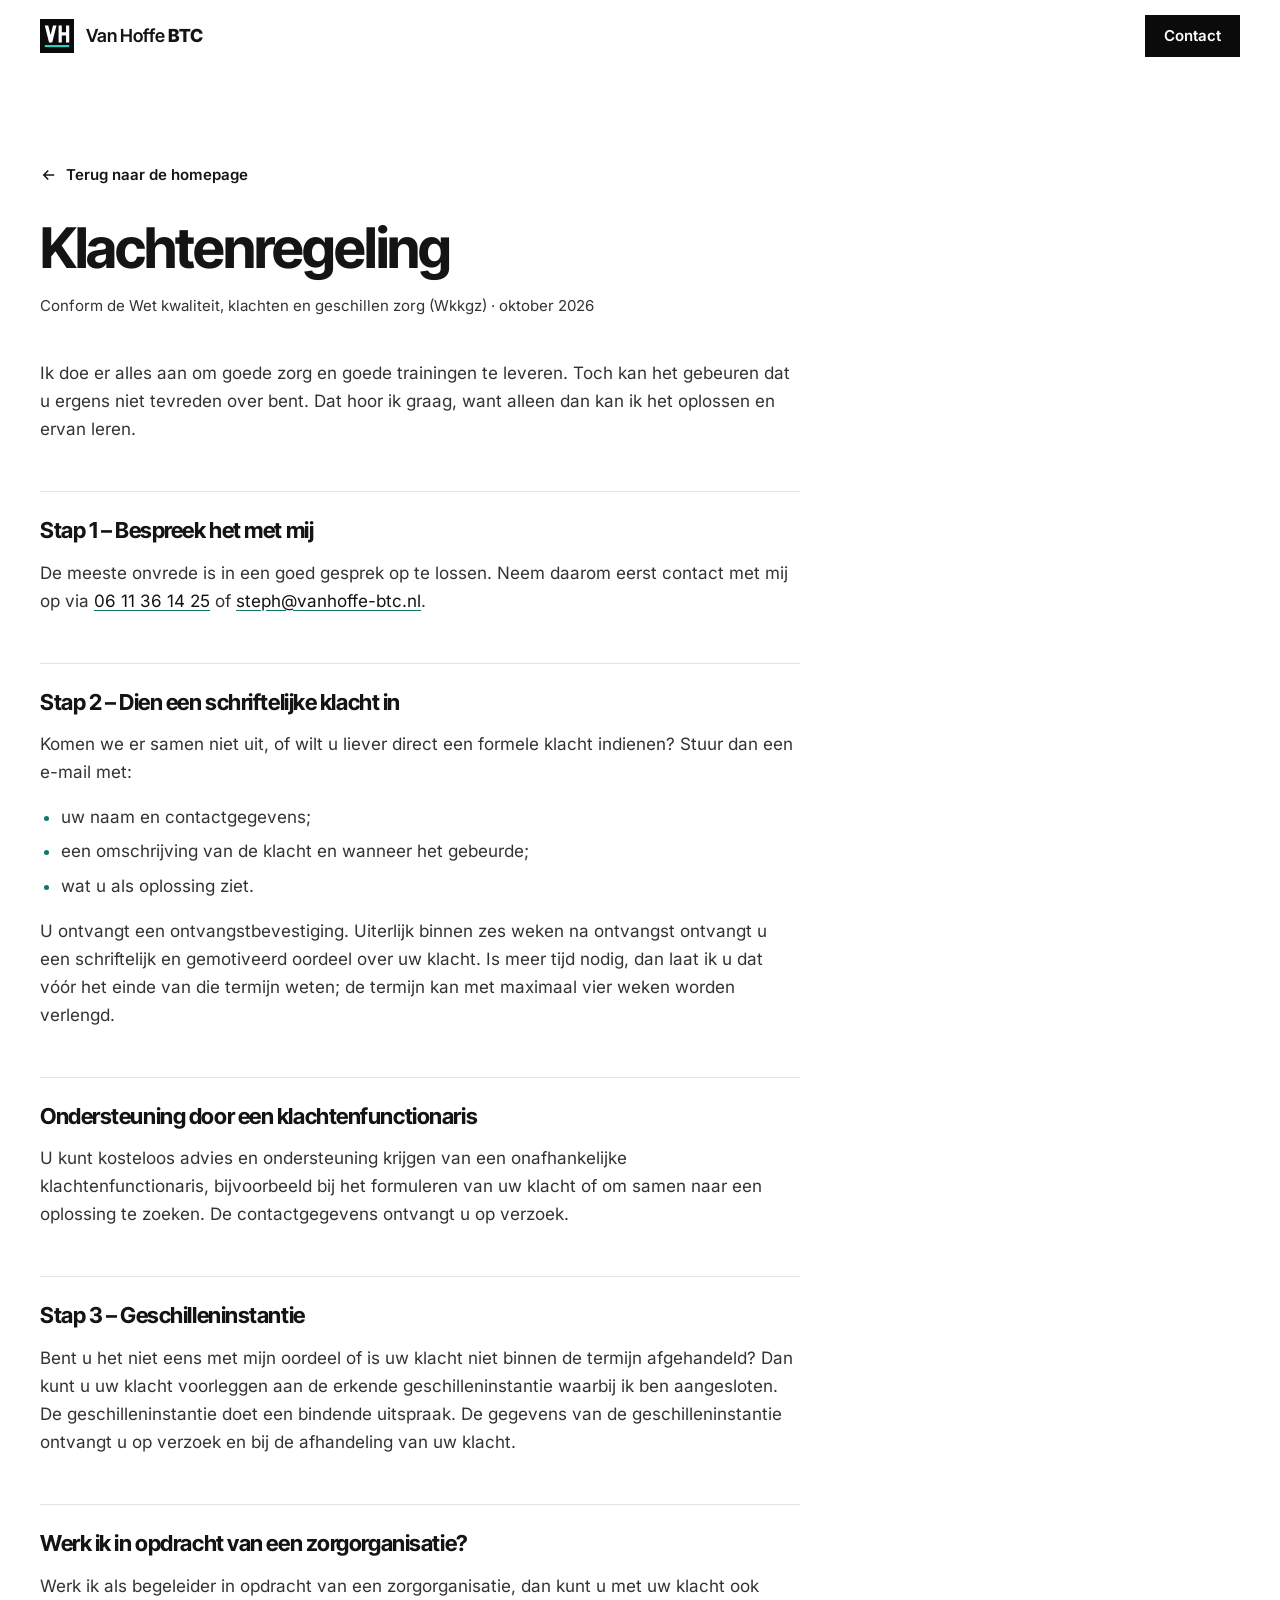
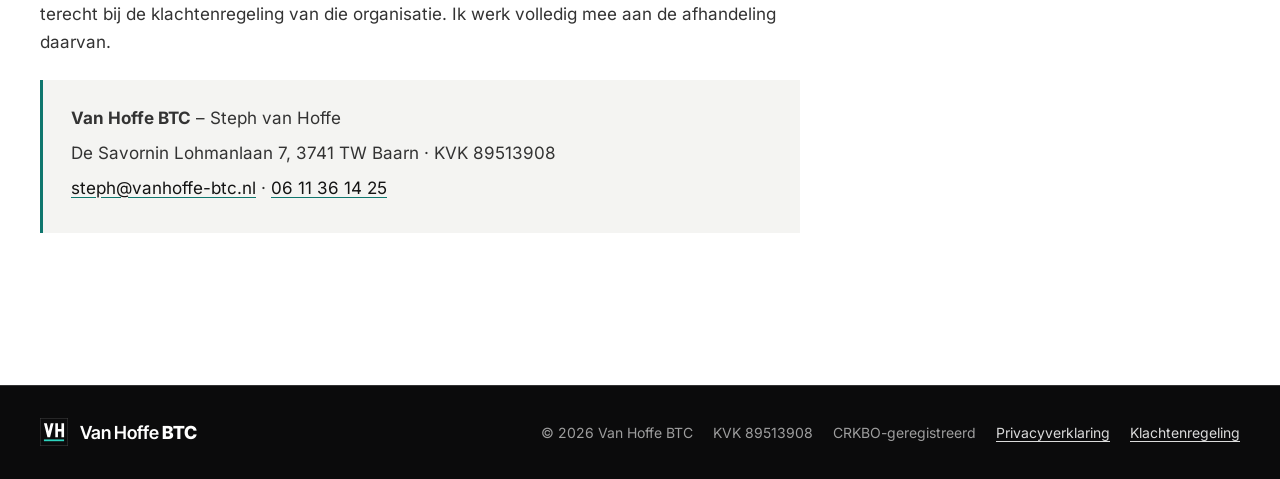
==== klachtenregeling.html @ 3eb77c96 "Nieuwe website Van Hoffe BTC Statische, zakelijke website voor Steph van Hoffe (Van Hoffe BTC): bege" ====
<!doctype html>
<html lang="nl">
<head>
  <meta charset="utf-8">
  <meta name="viewport" content="width=device-width, initial-scale=1">
  <title>Klachtenregeling | Van Hoffe BTC</title>
  <meta name="description" content="Klachtenregeling van Van Hoffe BTC (Steph van Hoffe), conform de Wet kwaliteit, klachten en geschillen zorg (Wkkgz).">
  <meta name="theme-color" content="#0b0b0c">
  <link rel="canonical" href="https://vanhoffe-btc.nl/klachtenregeling.html">
  <link rel="icon" href="favicon.svg" type="image/svg+xml">
  <link rel="apple-touch-icon" href="apple-touch-icon.png">
  <link rel="stylesheet" href="assets/css/style.css">
</head>
<body>
  <a class="skip-link" href="#main">Direct naar de inhoud</a>

  <header class="site-header">
    <div class="container header-inner">
      <a class="brand" href="index.html" aria-label="Van Hoffe BTC – naar de homepage">
        <svg class="brand-mark" viewBox="0 0 64 64" aria-hidden="true">
          <rect width="64" height="64" fill="#0b0b0c"/>
          <path fill="#fff" d="M9 12h6.5L20 30l4.5-18H31l-8 32h-6z"/>
          <path fill="#fff" d="M35 12h6v13h8V12h6v32h-6V31h-8v13h-6z"/>
          <rect x="9" y="49" width="46" height="4" fill="#2dd4bf"/>
        </svg>
        <span class="brand-name">Van Hoffe <strong>BTC</strong></span>
      </a>
      <a class="btn btn-primary nav-cta" href="index.html#contact">Contact</a>
    </div>
  </header>

  <main id="main" class="legal">
    <div class="container">
      <article class="legal-inner">
        <a class="legal-back" href="index.html">
          <svg viewBox="0 0 24 24" fill="none" stroke="currentColor" stroke-width="2" aria-hidden="true"><path d="M19 12H5M11 18l-6-6 6-6"/></svg>
          Terug naar de homepage
        </a>

        <h1>Klachtenregeling</h1>
        <p class="legal-updated">Conform de Wet kwaliteit, klachten en geschillen zorg (Wkkgz) · oktober 2026</p>

        <p>
          Ik doe er alles aan om goede zorg en goede trainingen te leveren. Toch kan het gebeuren dat u ergens
          niet tevreden over bent. Dat hoor ik graag, want alleen dan kan ik het oplossen en ervan leren.
        </p>

        <h2>Stap 1 – Bespreek het met mij</h2>
        <p>
          De meeste onvrede is in een goed gesprek op te lossen. Neem daarom eerst contact met mij op via
          <a href="tel:+31611361425">06 11 36 14 25</a> of
          <a href="mailto:steph@vanhoffe-btc.nl">steph@vanhoffe-btc.nl</a>.
        </p>

        <h2>Stap 2 – Dien een schriftelijke klacht in</h2>
        <p>Komen we er samen niet uit, of wilt u liever direct een formele klacht indienen? Stuur dan een e-mail met:</p>
        <ul>
          <li>uw naam en contactgegevens;</li>
          <li>een omschrijving van de klacht en wanneer het gebeurde;</li>
          <li>wat u als oplossing ziet.</li>
        </ul>
        <p>
          U ontvangt een ontvangstbevestiging. Uiterlijk binnen zes weken na ontvangst ontvangt u een schriftelijk
          en gemotiveerd oordeel over uw klacht. Is meer tijd nodig, dan laat ik u dat vóór het einde van die
          termijn weten; de termijn kan met maximaal vier weken worden verlengd.
        </p>

        <h2>Ondersteuning door een klachtenfunctionaris</h2>
        <p>
          U kunt kosteloos advies en ondersteuning krijgen van een onafhankelijke klachtenfunctionaris, bijvoorbeeld
          bij het formuleren van uw klacht of om samen naar een oplossing te zoeken. De contactgegevens ontvangt u
          op verzoek.
        </p>

        <h2>Stap 3 – Geschilleninstantie</h2>
        <p>
          Bent u het niet eens met mijn oordeel of is uw klacht niet binnen de termijn afgehandeld? Dan kunt u uw
          klacht voorleggen aan de erkende geschilleninstantie waarbij ik ben aangesloten. De geschilleninstantie
          doet een bindende uitspraak. De gegevens van de geschilleninstantie ontvangt u op verzoek en bij de
          afhandeling van uw klacht.
        </p>

        <h2>Werk ik in opdracht van een zorgorganisatie?</h2>
        <p>
          Werk ik als begeleider in opdracht van een zorgorganisatie, dan kunt u met uw klacht ook terecht bij de
          klachtenregeling van die organisatie. Ik werk volledig mee aan de afhandeling daarvan.
        </p>

        <div class="legal-box">
          <p><strong>Van Hoffe BTC</strong> – Steph van Hoffe</p>
          <p>De Savornin Lohmanlaan 7, 3741 TW Baarn · KVK 89513908</p>
          <p><a href="mailto:steph@vanhoffe-btc.nl">steph@vanhoffe-btc.nl</a> · <a href="tel:+31611361425">06 11 36 14 25</a></p>
        </div>
      </article>
    </div>
  </main>

  <footer class="site-footer">
    <div class="container footer-inner">
      <a class="footer-brand" href="index.html">
        <svg class="brand-mark" viewBox="0 0 64 64" aria-hidden="true">
          <rect width="64" height="64" fill="#0b0b0c"/>
          <rect x="0.5" y="0.5" width="63" height="63" fill="none" stroke="rgba(255,255,255,0.25)"/>
          <path fill="#fff" d="M9 12h6.5L20 30l4.5-18H31l-8 32h-6z"/>
          <path fill="#fff" d="M35 12h6v13h8V12h6v32h-6V31h-8v13h-6z"/>
          <rect x="9" y="49" width="46" height="4" fill="#2dd4bf"/>
        </svg>
        <span class="brand-name">Van Hoffe <strong>BTC</strong></span>
      </a>
      <ul class="footer-meta">
        <li>© <span data-year>2026</span> Van Hoffe BTC</li>
        <li>KVK 89513908</li>
        <li>CRKBO-geregistreerd</li>
        <li><a href="privacyverklaring.html">Privacyverklaring</a></li>
        <li><a href="klachtenregeling.html" aria-current="page">Klachtenregeling</a></li>
      </ul>
    </div>
  </footer>

  <script src="assets/js/main.js" defer></script>
</body>
</html>
---- assets/css/style.css ----
/* ==========================================================================
   Van Hoffe BTC — stylesheet
   Zwart/wit met één accentkleur (petrol). Fonts worden lokaal gehost.
   ========================================================================== */

@font-face {
  font-family: "Inter";
  src: url("../fonts/inter-latin-wght.woff2") format("woff2");
  font-weight: 100 900;
  font-style: normal;
  font-display: swap;
}

@font-face {
  font-family: "Inter Tight";
  src: url("../fonts/inter-tight-latin-wght.woff2") format("woff2");
  font-weight: 100 900;
  font-style: normal;
  font-display: swap;
}

:root {
  --black: #0b0b0c;
  --ink: #141414;
  --text: #1c1c1c;
  --muted: #5e5e5e;
  --line: #e2e2df;
  --bg: #ffffff;
  --bg-alt: #f4f4f2;

  /* Accent: één kleur, in een donkere tint (op wit) en een lichte tint (op zwart) */
  --accent: #0f766e;
  --accent-light: #2dd4bf;

  --on-dark: #ffffff;
  --on-dark-muted: rgba(255, 255, 255, 0.68);
  --line-dark: rgba(255, 255, 255, 0.16);

  --font-sans: "Inter", system-ui, -apple-system, "Segoe UI", Roboto, "Helvetica Neue", Arial, sans-serif;
  --font-display: "Inter Tight", "Inter", system-ui, -apple-system, "Segoe UI", Roboto, Arial, sans-serif;

  --container: 1200px;
  --gutter: clamp(16px, 4vw, 32px);
  --header-h: 72px;
  --section-y: clamp(72px, 10vw, 128px);
}

/* --------------------------------------------------------------------------
   Basis
   -------------------------------------------------------------------------- */

*,
*::before,
*::after {
  box-sizing: border-box;
}

html {
  -webkit-text-size-adjust: 100%;
  text-size-adjust: 100%;
  scroll-behavior: smooth;
  scroll-padding-top: calc(var(--header-h) + 8px);
}

@media (prefers-reduced-motion: reduce) {
  html {
    scroll-behavior: auto;
  }
  *,
  *::before,
  *::after {
    transition: none !important;
    animation: none !important;
  }
}

body {
  margin: 0;
  background: var(--bg);
  color: var(--text);
  font-family: var(--font-sans);
  font-size: 1.0625rem;
  line-height: 1.65;
  -webkit-font-smoothing: antialiased;
  -moz-osx-font-smoothing: grayscale;
  overflow-x: hidden;
}

img,
svg {
  display: block;
  max-width: 100%;
}

img {
  height: auto;
}

a {
  color: inherit;
}

h1,
h2,
h3,
h4 {
  margin: 0;
  font-family: var(--font-display);
  color: var(--ink);
  font-weight: 700;
  letter-spacing: -0.02em;
}

p {
  margin: 0 0 1em;
}

p:last-child {
  margin-bottom: 0;
}

ul {
  margin: 0;
  padding: 0;
}

:focus-visible {
  outline: 2px solid var(--accent);
  outline-offset: 3px;
}

.dark :focus-visible {
  outline-color: var(--accent-light);
}

.container {
  width: 100%;
  max-width: calc(var(--container) + 2 * var(--gutter));
  margin: 0 auto;
  padding: 0 var(--gutter);
}

.skip-link {
  position: absolute;
  left: var(--gutter);
  top: -100px;
  z-index: 100;
  padding: 10px 16px;
  background: var(--black);
  color: #fff;
  font-weight: 600;
  text-decoration: none;
}

.skip-link:focus {
  top: 12px;
}

.visually-hidden {
  position: absolute !important;
  width: 1px;
  height: 1px;
  padding: 0;
  margin: -1px;
  overflow: hidden;
  clip: rect(0, 0, 0, 0);
  white-space: nowrap;
  border: 0;
}

/* --------------------------------------------------------------------------
   Knoppen
   -------------------------------------------------------------------------- */

.btn {
  display: inline-flex;
  align-items: center;
  justify-content: center;
  gap: 10px;
  min-height: 50px;
  padding: 12px 24px;
  border: 1.5px solid var(--black);
  border-radius: 0;
  font-family: var(--font-sans);
  font-size: 0.9875rem;
  font-weight: 600;
  line-height: 1.2;
  text-decoration: none;
  cursor: pointer;
  transition: background-color 0.2s ease, color 0.2s ease, border-color 0.2s ease;
}

.btn svg {
  width: 18px;
  height: 18px;
  flex-shrink: 0;
}

.btn-primary {
  background: var(--black);
  color: #fff;
}

.btn-primary:hover {
  background: var(--accent);
  border-color: var(--accent);
}

.btn-outline {
  background: transparent;
  color: var(--black);
}

.btn-outline:hover {
  background: var(--black);
  color: #fff;
}

.btn-light {
  background: #fff;
  border-color: #fff;
  color: var(--black);
}

.btn-light:hover {
  background: var(--accent-light);
  border-color: var(--accent-light);
}

.btn-ghost-light {
  background: transparent;
  border-color: rgba(255, 255, 255, 0.5);
  color: #fff;
}

.btn-ghost-light:hover {
  border-color: #fff;
  background: #fff;
  color: var(--black);
}

.btn-group {
  display: flex;
  flex-wrap: wrap;
  gap: 12px;
}

/* --------------------------------------------------------------------------
   Header & navigatie
   -------------------------------------------------------------------------- */

.site-header {
  position: sticky;
  top: 0;
  z-index: 50;
  background: rgba(255, 255, 255, 0.94);
  -webkit-backdrop-filter: saturate(180%) blur(10px);
  backdrop-filter: saturate(180%) blur(10px);
  border-bottom: 1px solid transparent;
  transition: border-color 0.2s ease;
}

.site-header.is-scrolled {
  border-bottom-color: var(--line);
}

.header-inner {
  display: flex;
  align-items: center;
  justify-content: space-between;
  gap: 24px;
  height: var(--header-h);
}

.brand {
  display: inline-flex;
  align-items: center;
  gap: 12px;
  text-decoration: none;
  color: var(--ink);
}

.brand-mark {
  width: 34px;
  height: 34px;
  flex-shrink: 0;
}

.brand-name {
  font-family: var(--font-display);
  font-size: 1.125rem;
  font-weight: 600;
  letter-spacing: -0.01em;
  white-space: nowrap;
}

.brand-name strong {
  font-weight: 800;
}

.nav-list {
  display: flex;
  align-items: center;
  gap: 4px;
  list-style: none;
}

.nav-link {
  position: relative;
  display: inline-block;
  padding: 8px 12px;
  font-size: 0.9375rem;
  font-weight: 500;
  color: #3a3a3a;
  text-decoration: none;
  transition: color 0.2s ease;
}

.nav-link::after {
  content: "";
  position: absolute;
  left: 12px;
  right: 12px;
  bottom: 2px;
  height: 2px;
  background: var(--accent);
  transform: scaleX(0);
  transform-origin: left;
  transition: transform 0.25s ease;
}

.nav-link:hover,
.nav-link.is-active {
  color: var(--ink);
}

.nav-link:hover::after,
.nav-link.is-active::after {
  transform: scaleX(1);
}

.nav-cta {
  margin-left: 12px;
  min-height: 42px;
  padding: 8px 18px;
  font-size: 0.9375rem;
}

.nav-toggle {
  display: none;
  align-items: center;
  justify-content: center;
  width: 44px;
  height: 44px;
  margin-right: -10px;
  padding: 0;
  border: 0;
  background: transparent;
  color: var(--ink);
  cursor: pointer;
}

.nav-toggle-bars {
  position: relative;
  width: 22px;
  height: 14px;
}

.nav-toggle-bars span {
  position: absolute;
  left: 0;
  width: 100%;
  height: 2px;
  background: currentColor;
  transition: transform 0.25s ease, top 0.25s ease, opacity 0.2s ease;
}

.nav-toggle-bars span:nth-child(1) {
  top: 0;
}

.nav-toggle-bars span:nth-child(2) {
  top: 6px;
}

.nav-toggle-bars span:nth-child(3) {
  top: 12px;
}

.nav-toggle[aria-expanded="true"] .nav-toggle-bars span:nth-child(1) {
  top: 6px;
  transform: rotate(45deg);
}

.nav-toggle[aria-expanded="true"] .nav-toggle-bars span:nth-child(2) {
  opacity: 0;
}

.nav-toggle[aria-expanded="true"] .nav-toggle-bars span:nth-child(3) {
  top: 6px;
  transform: rotate(-45deg);
}

@media (max-width: 980px) {
  .nav-toggle {
    display: inline-flex;
  }

  /* absolute i.p.v. fixed: de backdrop-filter van de header maakt die header het containing block */
  .site-nav {
    position: absolute;
    top: 100%;
    left: 0;
    right: 0;
    height: calc(100vh - var(--header-h));
    height: calc(100dvh - var(--header-h));
    background: #fff;
    border-top: 1px solid var(--line);
    padding: 16px var(--gutter) 32px;
    overflow-y: auto;
    visibility: hidden;
    opacity: 0;
    transform: translateY(-8px);
    transition: opacity 0.2s ease, transform 0.2s ease, visibility 0s linear 0.2s;
  }

  .site-nav.is-open {
    visibility: visible;
    opacity: 1;
    transform: none;
    transition: opacity 0.2s ease, transform 0.2s ease;
  }

  .nav-list {
    flex-direction: column;
    align-items: stretch;
    gap: 0;
  }

  .nav-list li {
    border-bottom: 1px solid var(--line);
  }

  .nav-link {
    display: block;
    padding: 18px 0;
    font-family: var(--font-display);
    font-size: 1.5rem;
    font-weight: 600;
    color: var(--ink);
  }

  .nav-link::after {
    display: none;
  }

  .nav-link.is-active {
    color: var(--accent);
  }

  .nav-list li.nav-cta-item {
    border-bottom: 0;
    padding-top: 24px;
  }

  .nav-cta {
    width: 100%;
    margin-left: 0;
    min-height: 54px;
    font-size: 1rem;
  }

  body.nav-open {
    overflow: hidden;
  }
}

/* --------------------------------------------------------------------------
   Gedeelde sectie-elementen
   -------------------------------------------------------------------------- */

.section {
  padding: var(--section-y) 0;
}

.section-alt {
  background: var(--bg-alt);
}

.dark {
  background: var(--black);
  color: var(--on-dark);
}

.dark h1,
.dark h2,
.dark h3 {
  color: var(--on-dark);
}

.eyebrow {
  display: inline-flex;
  align-items: center;
  gap: 12px;
  margin: 0 0 20px;
  font-size: 0.8125rem;
  font-weight: 600;
  letter-spacing: 0.14em;
  text-transform: uppercase;
  color: var(--accent);
}

.eyebrow::before {
  content: "";
  width: 28px;
  height: 2px;
  background: currentColor;
}

.dark .eyebrow {
  color: var(--accent-light);
}

.section-title {
  font-size: clamp(2rem, 3.8vw, 3.125rem);
  line-height: 1.08;
  letter-spacing: -0.03em;
}

.section-head {
  display: grid;
  grid-template-columns: minmax(0, 1.1fr) minmax(0, 0.9fr);
  gap: 32px 64px;
  align-items: end;
  margin-bottom: clamp(48px, 6vw, 72px);
}

.section-intro {
  margin: 0;
  font-size: 1.125rem;
  color: var(--muted);
}

.dark .section-intro {
  color: var(--on-dark-muted);
}

@media (max-width: 860px) {
  .section-head {
    grid-template-columns: 1fr;
    align-items: start;
  }
}

/* --------------------------------------------------------------------------
   Hero
   -------------------------------------------------------------------------- */

.hero {
  padding: clamp(40px, 7vw, 96px) 0 0;
}

.hero-grid {
  display: grid;
  grid-template-columns: minmax(0, 1.15fr) minmax(0, 0.85fr);
  gap: 48px 64px;
  align-items: center;
}

.hero-title {
  font-size: clamp(2.625rem, 6vw, 5rem);
  line-height: 1;
  letter-spacing: -0.04em;
  font-weight: 750;
}

.hero-title .accent {
  display: block;
  color: var(--accent);
}

.hero-lead {
  max-width: 34em;
  margin: 28px 0 36px;
  font-size: clamp(1.0625rem, 1.4vw, 1.1875rem);
  color: #3d3d3d;
}

.hero-lead strong {
  color: var(--ink);
  font-weight: 600;
}

.hero-figure {
  position: relative;
  margin: 0;
  max-width: 480px;
  justify-self: end;
}

.hero-figure img {
  width: 100%;
}

.hero-badge {
  position: absolute;
  left: 0;
  bottom: 8%;
  display: flex;
  align-items: center;
  gap: 12px;
  padding: 14px 18px;
  background: var(--black);
  color: #fff;
  font-size: 0.875rem;
  line-height: 1.35;
}

.hero-badge svg {
  width: 22px;
  height: 22px;
  color: var(--accent-light);
  flex-shrink: 0;
}

.hero-badge strong {
  display: block;
  font-weight: 650;
}

.hero-badge span {
  color: rgba(255, 255, 255, 0.7);
  font-size: 0.8125rem;
}

.facts {
  display: grid;
  grid-template-columns: repeat(4, minmax(0, 1fr));
  margin-top: clamp(48px, 7vw, 88px);
  border-top: 1px solid var(--ink);
  list-style: none;
}

.fact {
  padding: 24px 24px 28px 0;
}

.fact + .fact {
  padding-left: 24px;
  border-left: 1px solid var(--line);
}

.fact-value {
  display: block;
  font-family: var(--font-display);
  font-size: clamp(1.375rem, 2.2vw, 1.75rem);
  font-weight: 700;
  letter-spacing: -0.02em;
  color: var(--ink);
}

.fact-label {
  display: block;
  margin-top: 4px;
  font-size: 0.9375rem;
  line-height: 1.45;
  color: var(--muted);
}

@media (max-width: 900px) {
  .hero-grid {
    grid-template-columns: 1fr;
  }

  .hero-figure {
    justify-self: start;
    max-width: 420px;
    order: -1;
    width: 72%;
  }

  .hero-badge {
    left: auto;
    right: -12%;
  }
}

@media (max-width: 720px) {
  .facts {
    grid-template-columns: repeat(2, minmax(0, 1fr));
  }

  .fact:nth-child(3) {
    padding-left: 0;
    border-left: 0;
  }

  .fact:nth-child(n + 3) {
    border-top: 1px solid var(--line);
  }
}

@media (max-width: 480px) {
  .hero-figure {
    width: 70%;
  }

  .hero .eyebrow {
    font-size: 0.75rem;
    letter-spacing: 0.1em;
  }

  .fact,
  .fact + .fact {
    padding-right: 12px;
  }

  .fact + .fact {
    padding-left: 16px;
  }

  .fact:nth-child(3) {
    padding-left: 0;
  }

  .hero-badge {
    right: -18%;
    padding: 10px 14px;
  }

  .btn-group .btn {
    flex: 1 1 100%;
  }
}

/* --------------------------------------------------------------------------
   Diensten
   -------------------------------------------------------------------------- */

.services {
  display: grid;
  grid-template-columns: repeat(3, minmax(0, 1fr));
  gap: 40px;
}

.service {
  display: flex;
  flex-direction: column;
  padding-top: 28px;
  border-top: 2px solid var(--ink);
}

.service-number {
  font-family: var(--font-display);
  font-size: 0.9375rem;
  font-weight: 700;
  letter-spacing: 0.04em;
  color: var(--accent);
}

.service-title {
  margin: 14px 0 14px;
  font-size: 1.5rem;
  line-height: 1.2;
}

.service p {
  color: var(--muted);
}

.check-list {
  list-style: none;
  margin-top: 20px;
}

.check-list li {
  position: relative;
  padding: 10px 0 10px 26px;
  border-top: 1px solid var(--line);
  font-size: 0.96875rem;
  line-height: 1.5;
}

.check-list li::before {
  content: "";
  position: absolute;
  left: 2px;
  top: 18px;
  width: 10px;
  height: 2px;
  background: var(--accent);
}

.service-note {
  display: flex;
  align-items: flex-start;
  gap: 10px;
  margin-top: auto;
  padding: 14px 16px;
  background: var(--bg-alt);
  font-size: 0.9375rem;
  line-height: 1.45;
}

.service .check-list {
  margin-bottom: 24px;
}

.service-note svg {
  width: 20px;
  height: 20px;
  margin-top: 1px;
  color: var(--accent);
  flex-shrink: 0;
}

@media (max-width: 960px) {
  .services {
    grid-template-columns: 1fr;
    gap: 56px;
  }
}

/* --------------------------------------------------------------------------
   Over mij
   -------------------------------------------------------------------------- */

.about-grid {
  display: grid;
  grid-template-columns: minmax(0, 5fr) minmax(0, 7fr);
  gap: 48px 80px;
}

.about-aside {
  align-self: start;
  position: sticky;
  top: calc(var(--header-h) + 32px);
}

.motto {
  margin: 40px 0 0;
  padding: 28px 0 0;
  border-top: 1px solid var(--line);
}

.motto blockquote {
  margin: 0;
  font-family: var(--font-display);
  font-size: clamp(1.5rem, 2.4vw, 2rem);
  font-weight: 600;
  line-height: 1.2;
  letter-spacing: -0.02em;
  color: var(--ink);
}

.motto figcaption {
  margin-top: 12px;
  font-size: 0.875rem;
  color: var(--muted);
}

.about-body > p {
  font-size: 1.125rem;
  color: #333;
}

.about-body > p:first-child::first-line {
  font-weight: 600;
  color: var(--ink);
}

.timeline-title {
  margin: 56px 0 8px;
  font-size: 0.8125rem;
  font-family: var(--font-sans);
  font-weight: 600;
  letter-spacing: 0.14em;
  text-transform: uppercase;
  color: var(--muted);
}

.timeline {
  margin: 0;
  padding: 0;
  list-style: none;
  border-bottom: 1px solid var(--line);
}

.timeline li {
  display: grid;
  grid-template-columns: 150px minmax(0, 1fr);
  gap: 4px 24px;
  padding: 20px 0;
  border-top: 1px solid var(--line);
}

.timeline-period {
  font-family: var(--font-display);
  font-size: 0.9375rem;
  font-weight: 600;
  color: var(--accent);
  white-space: nowrap;
}

.timeline-role {
  display: block;
  font-weight: 600;
  color: var(--ink);
  line-height: 1.4;
}

.timeline-org {
  display: block;
  font-size: 0.9375rem;
  color: var(--muted);
}

@media (max-width: 900px) {
  .about-grid {
    grid-template-columns: 1fr;
  }

  .about-aside {
    position: static;
  }
}

@media (max-width: 520px) {
  .timeline li {
    grid-template-columns: 1fr;
  }
}

/* --------------------------------------------------------------------------
   Expertise (donkere sectie)
   -------------------------------------------------------------------------- */

.expertise {
  display: grid;
  grid-template-columns: repeat(3, minmax(0, 1fr));
  gap: 40px;
}

.expertise-item {
  padding-top: 28px;
  border-top: 1px solid var(--line-dark);
}

.expertise-item h3 {
  font-size: 1.375rem;
  line-height: 1.25;
}

.expertise-quote {
  margin: 16px 0 18px;
  font-family: var(--font-display);
  font-size: 1.25rem;
  font-weight: 500;
  line-height: 1.35;
  color: var(--accent-light);
}

.expertise-item p {
  color: var(--on-dark-muted);
}

@media (max-width: 960px) {
  .expertise {
    grid-template-columns: 1fr;
  }
}

/* --------------------------------------------------------------------------
   Kwaliteit & registraties
   -------------------------------------------------------------------------- */

.quality-grid {
  display: grid;
  grid-template-columns: minmax(0, 5fr) minmax(0, 7fr);
  gap: 48px 80px;
}

.quality-aside {
  align-self: start;
  position: sticky;
  top: calc(var(--header-h) + 32px);
}

.quality-aside .section-intro {
  margin-top: 24px;
}

.crkbo-card {
  margin-top: 36px;
  padding: 28px;
  background: var(--black);
  color: #fff;
}

.crkbo-card-label {
  display: inline-flex;
  align-items: center;
  gap: 10px;
  font-size: 0.8125rem;
  font-weight: 600;
  letter-spacing: 0.14em;
  text-transform: uppercase;
  color: var(--accent-light);
}

.crkbo-card-label svg {
  width: 20px;
  height: 20px;
}

.crkbo-card h3 {
  margin: 12px 0 10px;
  font-size: 1.5rem;
  color: #fff;
}

.crkbo-card p {
  font-size: 0.96875rem;
  color: var(--on-dark-muted);
}

.requirements {
  display: grid;
  grid-template-columns: repeat(2, minmax(0, 1fr));
  gap: 0 40px;
  list-style: none;
}

.requirement {
  display: grid;
  grid-template-columns: 24px minmax(0, 1fr);
  gap: 16px;
  padding: 24px 0;
  border-top: 1px solid var(--line);
}

.requirement svg {
  width: 24px;
  height: 24px;
  margin-top: 1px;
  color: var(--accent);
}

.requirement h3 {
  font-family: var(--font-sans);
  font-size: 1.0625rem;
  font-weight: 650;
  letter-spacing: -0.01em;
  line-height: 1.35;
}

.requirement p {
  margin-top: 6px;
  font-size: 0.9375rem;
  line-height: 1.55;
  color: var(--muted);
}

.requirement a {
  color: var(--ink);
  text-decoration-color: var(--accent);
  text-underline-offset: 3px;
}

.quality-footnote {
  margin-top: 28px;
  font-size: 0.9375rem;
  color: var(--muted);
}

@media (max-width: 960px) {
  .quality-grid {
    grid-template-columns: 1fr;
  }

  .quality-aside {
    position: static;
  }
}

@media (max-width: 600px) {
  .requirements {
    grid-template-columns: 1fr;
  }
}

/* --------------------------------------------------------------------------
   Opdrachtgevers
   -------------------------------------------------------------------------- */

.clients {
  padding: clamp(48px, 6vw, 72px) 0;
  background: var(--bg-alt);
  border-top: 1px solid var(--line);
  border-bottom: 1px solid var(--line);
}

.clients-inner {
  display: grid;
  grid-template-columns: minmax(0, 3fr) minmax(0, 9fr);
  gap: 24px 64px;
  align-items: center;
}

.clients-title {
  font-family: var(--font-sans);
  font-size: 0.8125rem;
  font-weight: 600;
  letter-spacing: 0.14em;
  text-transform: uppercase;
  color: var(--muted);
  line-height: 1.6;
}

.clients-list {
  display: flex;
  flex-wrap: wrap;
  gap: 14px 40px;
  list-style: none;
}

.clients-list li {
  font-family: var(--font-display);
  font-size: clamp(1.125rem, 1.8vw, 1.375rem);
  font-weight: 650;
  letter-spacing: -0.02em;
  color: #2a2a2a;
  white-space: nowrap;
}

@media (max-width: 860px) {
  .clients-inner {
    grid-template-columns: 1fr;
  }

  .clients-list {
    gap: 10px 28px;
  }
}

/* --------------------------------------------------------------------------
   Referenties
   -------------------------------------------------------------------------- */

.testimonials {
  display: grid;
  grid-template-columns: repeat(2, minmax(0, 1fr));
  gap: 32px;
}

.testimonial {
  display: flex;
  flex-direction: column;
  margin: 0;
  padding: clamp(28px, 4vw, 44px);
  border: 1px solid var(--line);
  background: #fff;
}

.testimonial-mark {
  width: 36px;
  height: 36px;
  color: var(--accent);
}

.testimonial blockquote {
  margin: 24px 0 32px;
  font-family: var(--font-display);
  font-size: clamp(1.1875rem, 1.8vw, 1.375rem);
  font-weight: 500;
  line-height: 1.45;
  letter-spacing: -0.01em;
  color: var(--ink);
}

.testimonial figcaption {
  margin-top: auto;
  padding-top: 20px;
  border-top: 1px solid var(--line);
  font-size: 0.9375rem;
  color: var(--muted);
}

.testimonial figcaption strong {
  display: block;
  font-size: 1rem;
  color: var(--ink);
}

@media (max-width: 860px) {
  .testimonials {
    grid-template-columns: 1fr;
  }
}

/* --------------------------------------------------------------------------
   Contact
   -------------------------------------------------------------------------- */

.contact-grid {
  display: grid;
  grid-template-columns: minmax(0, 1fr) minmax(0, 1fr);
  gap: 56px 80px;
  align-items: start;
}

.contact-title {
  font-size: clamp(2.25rem, 5vw, 4rem);
  line-height: 1.02;
  letter-spacing: -0.04em;
}

.contact-lead {
  margin: 24px 0 36px;
  max-width: 30em;
  font-size: 1.125rem;
  color: var(--on-dark-muted);
}

.contact-details {
  margin: 0;
  border-bottom: 1px solid var(--line-dark);
}

.contact-row {
  display: grid;
  grid-template-columns: 130px minmax(0, 1fr);
  gap: 4px 24px;
  padding: 22px 0;
  border-top: 1px solid var(--line-dark);
}

.contact-row dt {
  font-size: 0.8125rem;
  font-weight: 600;
  letter-spacing: 0.14em;
  text-transform: uppercase;
  color: rgba(255, 255, 255, 0.55);
  padding-top: 4px;
}

.contact-row dd {
  margin: 0;
  font-family: var(--font-display);
  font-size: clamp(1.125rem, 1.8vw, 1.3125rem);
  font-weight: 500;
  line-height: 1.4;
  color: #fff;
  overflow-wrap: anywhere;
}

.contact-row a {
  text-decoration: none;
  background-image: linear-gradient(var(--accent-light), var(--accent-light));
  background-size: 0 2px;
  background-position: 0 100%;
  background-repeat: no-repeat;
  transition: background-size 0.25s ease, color 0.2s ease;
}

.contact-row a:hover {
  background-size: 100% 2px;
}

@media (max-width: 900px) {
  .contact-grid {
    grid-template-columns: 1fr;
  }
}

@media (max-width: 480px) {
  .contact-row {
    grid-template-columns: 1fr;
  }
}

/* --------------------------------------------------------------------------
   Footer
   -------------------------------------------------------------------------- */

.site-footer {
  background: var(--black);
  color: rgba(255, 255, 255, 0.6);
  font-size: 0.875rem;
  border-top: 1px solid var(--line-dark);
}

.footer-inner {
  display: flex;
  flex-wrap: wrap;
  align-items: center;
  justify-content: space-between;
  gap: 16px 32px;
  padding-top: 32px;
  padding-bottom: 32px;
}

.footer-brand {
  display: inline-flex;
  align-items: center;
  gap: 12px;
  color: #fff;
  text-decoration: none;
}

.footer-brand .brand-mark {
  width: 28px;
  height: 28px;
}

.footer-meta {
  display: flex;
  flex-wrap: wrap;
  gap: 6px 20px;
  list-style: none;
}

.footer-meta a {
  color: rgba(255, 255, 255, 0.85);
  text-underline-offset: 3px;
}

.footer-meta a:hover {
  color: var(--accent-light);
}

/* --------------------------------------------------------------------------
   Juridische pagina's (privacy / klachten)
   -------------------------------------------------------------------------- */

.legal {
  padding: clamp(48px, 7vw, 96px) 0 var(--section-y);
}

.legal-inner {
  max-width: 760px;
}

.legal-back {
  display: inline-flex;
  align-items: center;
  gap: 8px;
  margin-bottom: 32px;
  font-size: 0.9375rem;
  font-weight: 600;
  color: var(--ink);
  text-decoration: none;
}

.legal-back:hover {
  color: var(--accent);
}

.legal-back svg {
  width: 18px;
  height: 18px;
}

.legal h1 {
  font-size: clamp(2.25rem, 5vw, 3.5rem);
  line-height: 1.05;
  letter-spacing: -0.035em;
}

.legal-updated {
  margin: 16px 0 40px;
  color: var(--muted);
  font-size: 0.9375rem;
}

.legal h2 {
  margin: 48px 0 14px;
  padding-top: 24px;
  border-top: 1px solid var(--line);
  font-size: 1.375rem;
  line-height: 1.3;
}

.legal p,
.legal li {
  color: #333;
}

.legal ul,
.legal ol {
  margin: 0 0 1em;
  padding-left: 1.25em;
}

.legal li {
  margin-bottom: 6px;
}

.legal li::marker {
  color: var(--accent);
}

.legal a {
  color: var(--ink);
  text-decoration-color: var(--accent);
  text-underline-offset: 3px;
}

.legal-box {
  margin: 24px 0;
  padding: 24px 28px;
  background: var(--bg-alt);
  border-left: 3px solid var(--accent);
}

.legal-box p {
  margin-bottom: 0.4em;
}
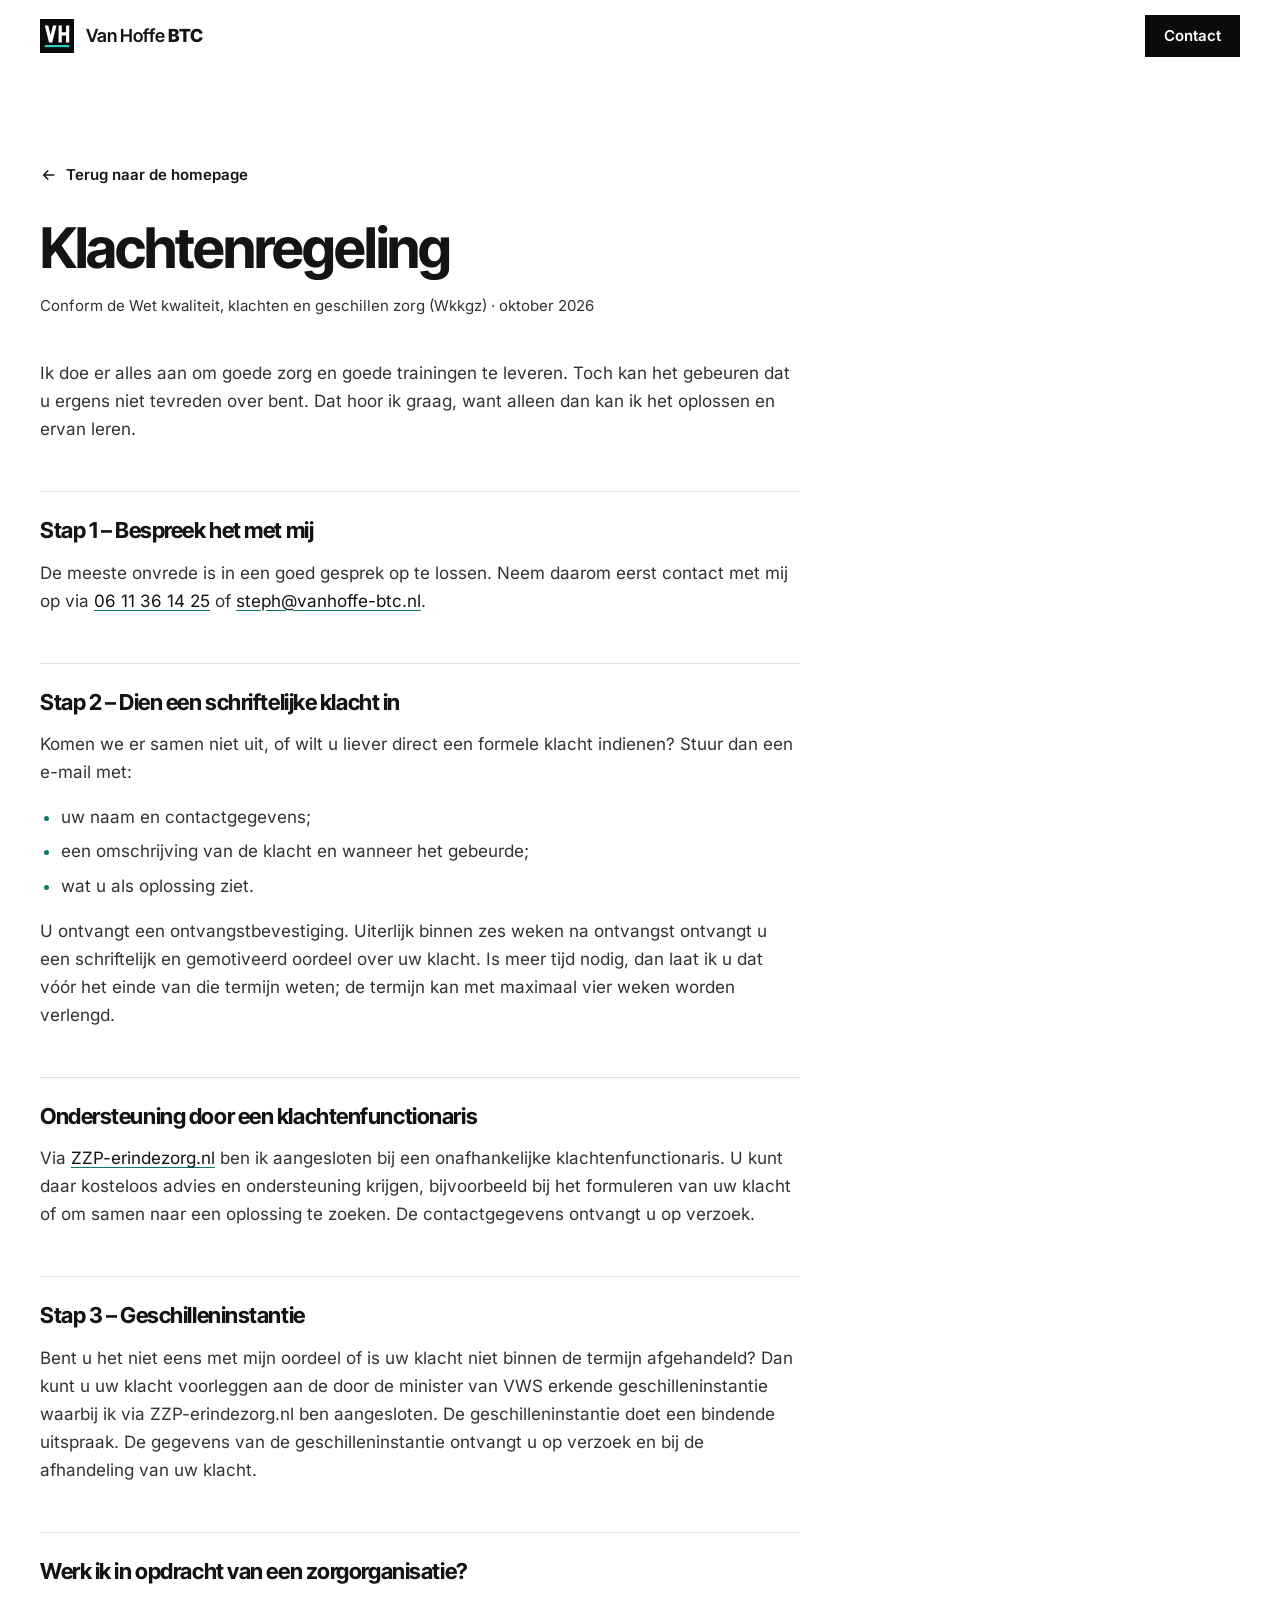
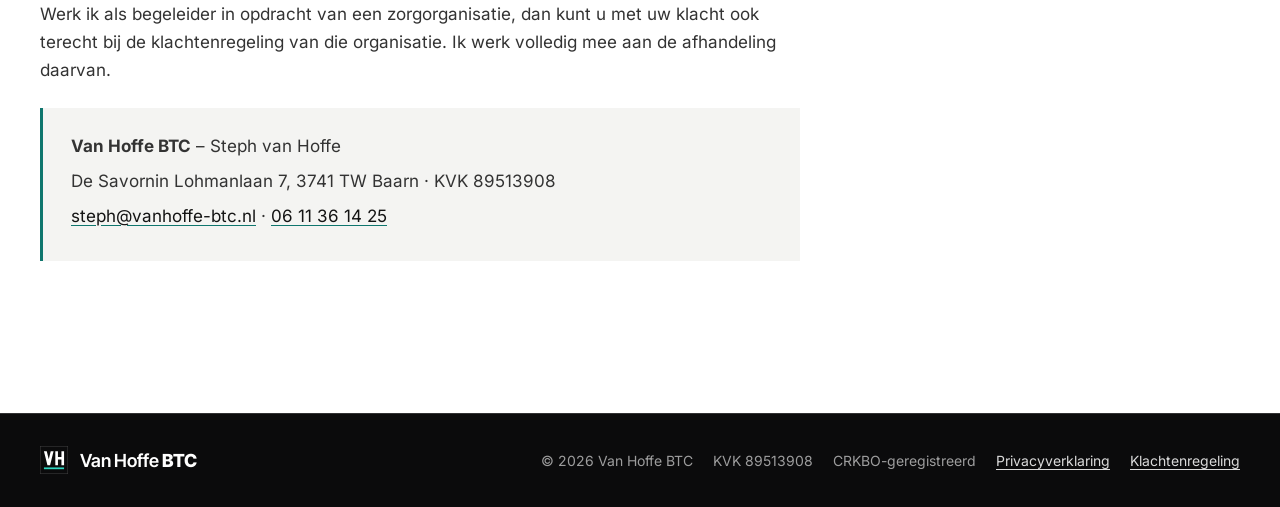
==== commit cd0a4013: "CRKBO-docentenregister en klachtenregeling via ZZP-erindezorg.nl - Btw-teksten afgestemd op het CRKB" ====
--- a/klachtenregeling.html
+++ b/klachtenregeling.html
@@ -67,17 +67,18 @@
 
         <h2>Ondersteuning door een klachtenfunctionaris</h2>
         <p>
-          U kunt kosteloos advies en ondersteuning krijgen van een onafhankelijke klachtenfunctionaris, bijvoorbeeld
-          bij het formuleren van uw klacht of om samen naar een oplossing te zoeken. De contactgegevens ontvangt u
-          op verzoek.
+          Via <a href="https://www.zzp-erindezorg.nl/klachtenregeling/" rel="noopener">ZZP-erindezorg.nl</a> ben ik
+          aangesloten bij een onafhankelijke klachtenfunctionaris. U kunt daar kosteloos advies en ondersteuning
+          krijgen, bijvoorbeeld bij het formuleren van uw klacht of om samen naar een oplossing te zoeken. De
+          contactgegevens ontvangt u op verzoek.
         </p>
 
         <h2>Stap 3 – Geschilleninstantie</h2>
         <p>
           Bent u het niet eens met mijn oordeel of is uw klacht niet binnen de termijn afgehandeld? Dan kunt u uw
-          klacht voorleggen aan de erkende geschilleninstantie waarbij ik ben aangesloten. De geschilleninstantie
-          doet een bindende uitspraak. De gegevens van de geschilleninstantie ontvangt u op verzoek en bij de
-          afhandeling van uw klacht.
+          klacht voorleggen aan de door de minister van VWS erkende geschilleninstantie waarbij ik via
+          ZZP-erindezorg.nl ben aangesloten. De geschilleninstantie doet een bindende uitspraak. De gegevens van
+          de geschilleninstantie ontvangt u op verzoek en bij de afhandeling van uw klacht.
         </p>
 
         <h2>Werk ik in opdracht van een zorgorganisatie?</h2>
